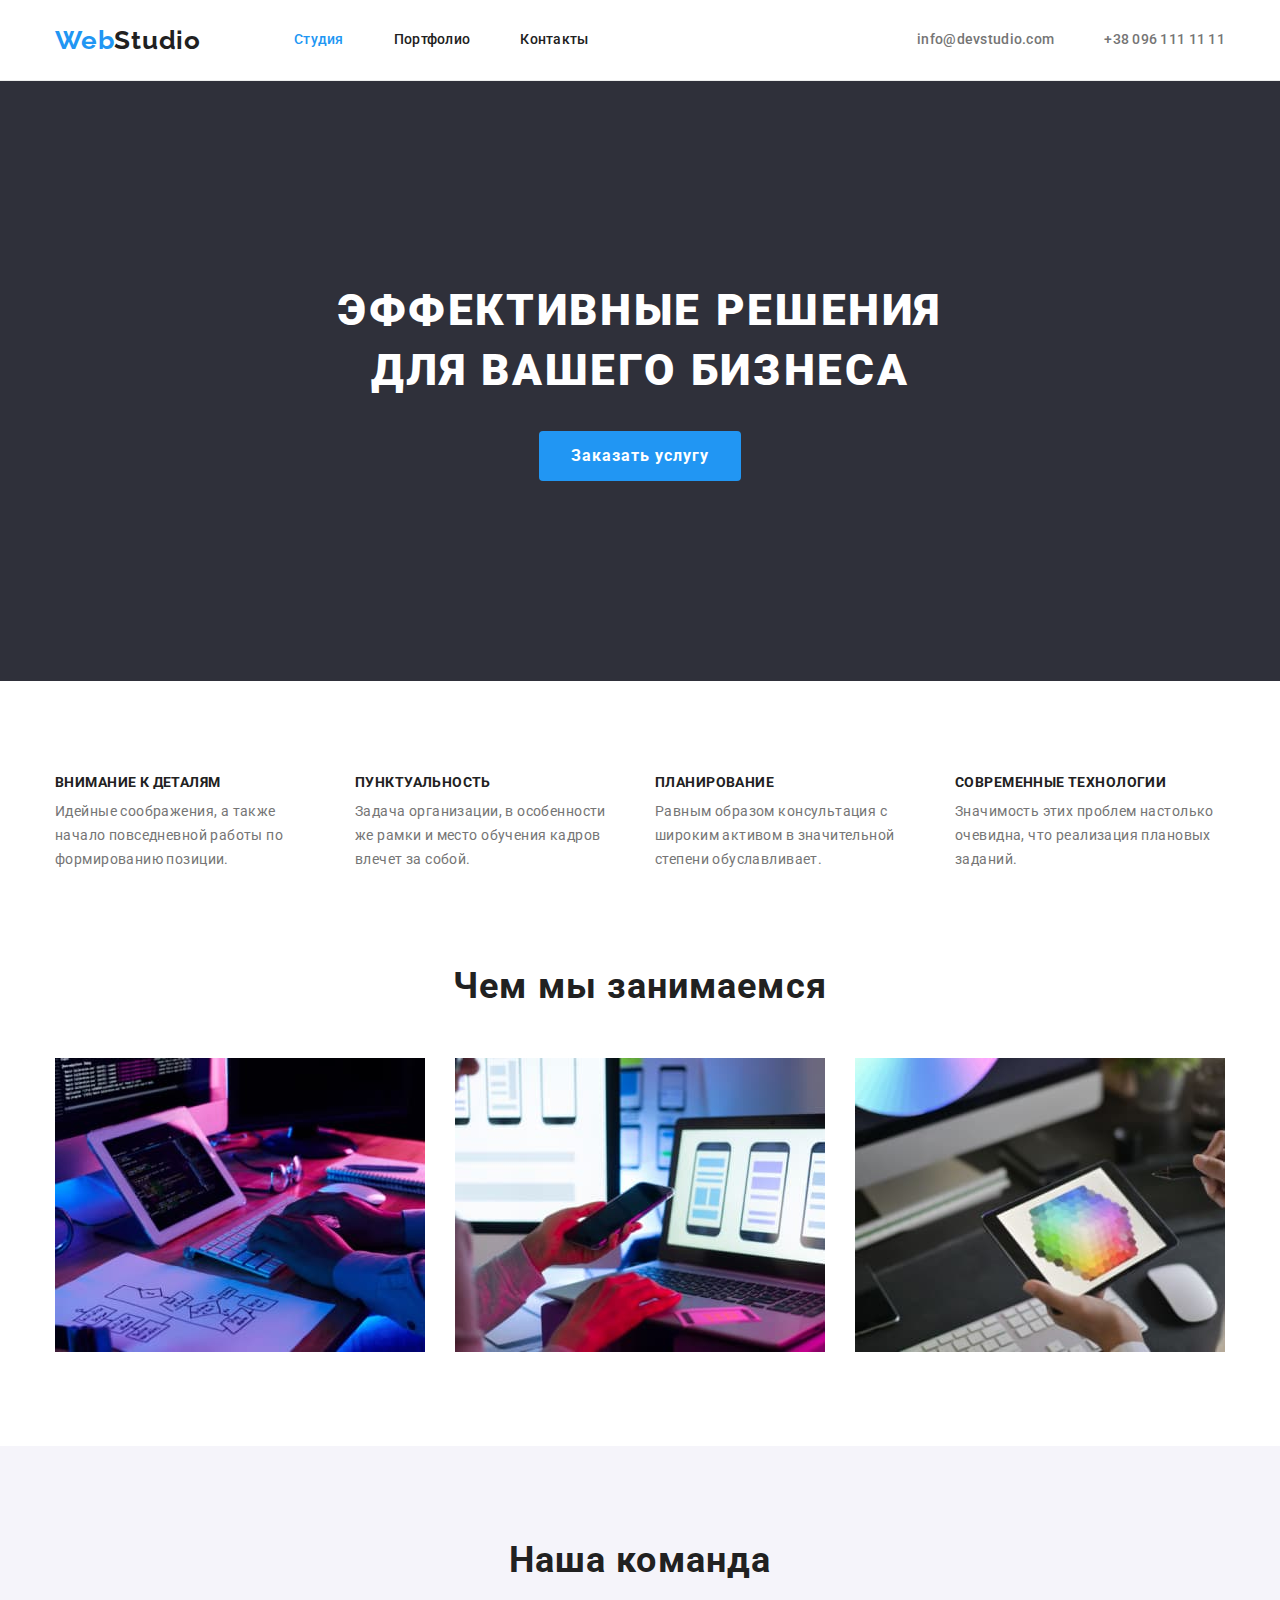
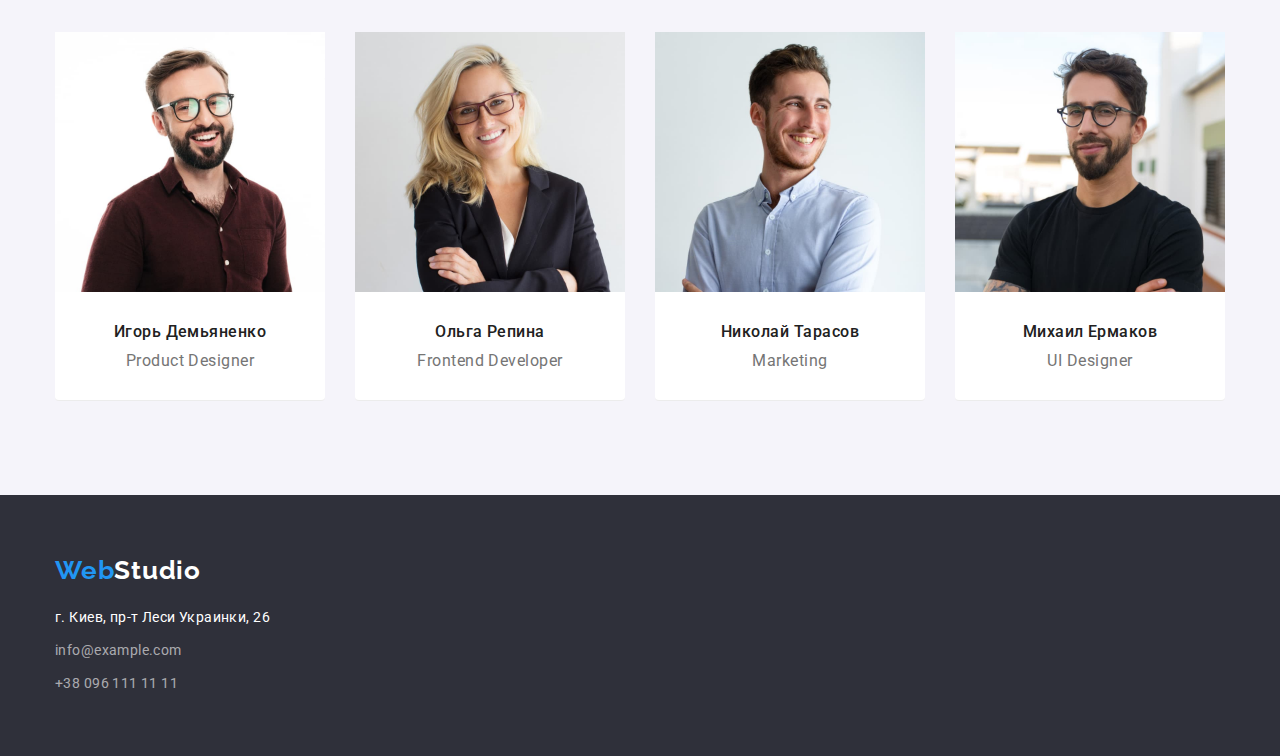
==== index.html @ ab5b0f93 "Initial commit" ====
<!DOCTYPE html>
<html lang="ru">
	<head>
		<meta charset="UTF-8">
		<meta http-equiv="X-UA-Compatible" content="IE=edge">
		<meta name="viewport" content="width=device-width, initial-scale=1.0">
		<title>Web Studio</title>
		<link rel="preconnect" href="https://fonts.googleapis.com">
		<link rel="preconnect" href="https://fonts.gstatic.com" crossorigin>
		<link href="https://fonts.googleapis.com/css2?family=Raleway:wght@700&family=Roboto:wght@400;500;700;900&display=swap" rel="stylesheet">
		<link rel="stylesheet" href="https://cdn.jsdelivr.net/npm/modern-normalize@1.1.0/modern-normalize.min.css">
		<link rel="stylesheet" href="./css/styles.css" type="text/css">
	</head>

<body>
	<header class="page-header">
		<div class="container header-container">
			<a class="logo" href="./index.html" lang="en">Web<span class="logo-header">Studio</span></a>
		<nav>
			<ul class="navigation-list list">
					<li class="navigation-item"><a class="item-current" href="./index.html">Студия</a></li>
					<li class="navigation-item"><a class="item" href="./portfolio.html">Портфолио</a></li>
					<li class="navigation-item"><a class="item" href="">Контакты</a></li>
			</ul>
		</nav>
			<ul class="contact-group list">
				<li class="contact"><a class="contacts" href="mailto:info@devstudio.com">info@devstudio.com</a></li>
				<li class="contact"><a class="contacts" href="tel:+380961111111">+38 096 111 11 11</a></li>
			</ul>
		</div>
	</header>

<main>
	<!-- Section - hero -->
	<section class="section hero">
		<div class="container hero-container">
		<h1 class="hero-title">Эффективные решения<br> для вашего бизнеса</h1>
			<button class="btn-hero" type="button">Заказать услугу</button>
		</div>
	</section>

	<!-- Section - advantages -->
	<section class="section">
		<div class="container">
		<h2 class="visually-hidden">Наши приемущества</h2>
		<ul class="list advantage">
					<li class="advantage-item">
						<h3 class="advantage-title">Внимание к деталям</h3>
						<p class="advantage-text">Идейные соображения, а также начало повседневной работы по формированию позиции.</p>
					</li>
					<li class="advantage-item">
						<h3 class="advantage-title">Пунктуальность</h3>
						<p class="advantage-text">Задача организации, в особенности же рамки и место обучения кадров влечет за собой.</p>
					</li>
					<li class="advantage-item">
						<h3 class="advantage-title">Планирование</h3>
						<p class="advantage-text">Равным образом консультация с широким активом в значительной степени обуславливает.</p>
					</li>
					<li class="advantage-item">
						<h3 class="advantage-title">Современные технологии</h3>
						<p class="advantage-text">Значимость этих проблем настолько очевидна, что реализация плановых заданий.</p>
					</li>
			</ul>
		</div>
	</section>	

	<!-- Section - activities -->
	<section class="section activities">
		<div class="container">
		<h2 class="section-title">Чем мы занимаемся</h2>
			<ul class="list images">
				<li class="image">
					<img src="./images/marking-up.jpg" alt="marking-up-web-pages" width="370" height="294" />
				</li>
				<li class="image">
					<img src="./images/ui-ux.jpg" alt="ui-ux-design" width="370" height="294" />
				</li>
				<li class="image">
					<img src="./images/color-matching.jpg" alt="color-matching-for-web-design" width="370" height="294" />
				</li>
			</ul>
		</div>
	</section>
	
	<!-- Section - team -->
	<section class="section team">
		<div class="container">
		<h2  class="section-title">Наша команда</h2>
			<ul class="list team-list">
				<li class="team-block">
					<img 
						src="./images/team/img-1.jpg" 
						alt="Ihor-Demianenko" 
						width="270" 
						height="260"/>				
				<div class="character">
				<h3 class="teammate">Игорь Демьяненко</h3>
					<p class="team-paragraph" lang="en">Product Designer</p>
				</div>
				</li>
				<li class="team-block">
					<img 
						src="./images/team/img-2.jpg" 
						alt="Olha-Repina" 
						width="270" 
						height="260"/>				
				<div class="character">
				<h3 class="teammate">Ольга Репина</h3>
					<p class="team-paragraph" lang="en">Frontend Developer</p>
				</div>					
				</li>
				<li class="team-block">
					<img 
						src="./images/team/img-3.jpg" 
						alt="Nikolai-Tarasov" 
						width="270" 
						height="260"/>				
				<div class="character">
				<h3 class="teammate">Николай Тарасов</h3>
					<p class="team-paragraph" lang="en">Marketing</p>
				</div>
				</li>
				<li class="team-block">
					<img 
						src="./images/team/img-4.jpg" 
						alt="Mihail-Ermakov" 
						width="270" 
						height="260"/>				
				<div class="character">
				<h3 class="teammate">Михаил Ермаков</h3>
					<p class="team-paragraph" lang="en">UI Designer</p>				
				</div>
				</li>
			</ul>
		</div>
	</section>
</main>

<!-- Footer -->
<footer class="footer">
	<div class="container">
	<a class="logo-footer" href="./index.html" lang="en">Web<span class="logo-white">Studio</span></a>
	<address class="address">
		<ul class="list">
			<li class="link-address">
				<a class="footer-address" href="https://goo.gl/maps/NUQyk9xULY4GFTw99" target="_blank" 
				rel="noopener noreferrer">г. Киев, пр-т Леси
					Украинки, 26</a>
			</li>
			<li class="footer-contacts">
				<a class="footer-link" href="mailto:info@devstudio.com">info@example.com</a>
			</li>
			<li class="footer-contacts">
				<a class="footer-link" href="tel:+380961111111">+38 096 111 11 11</a>
			</li>
		</ul>
	</address>
	</div>
</footer>
</body>
</html>
---- css/styles.css ----
:root {
  --basic-color: #FFFFFF;
  --main-text-color: #212121;
  --secondary-text-color: #757575;
  --accent-color: #2196F3;
  --bg-color-dark: #2F303A;
  --bg-color-light: #F5F4FA;
  --border-color: #ECECEC;
  --cards-list-gap: 30px;
  --nav-margin-right: 50px;
  --default-margin-bottom: 50px;
  --padding-top: 94px;
  --padding-bottom: 94px;
}

body {
  color: var(--main-text-color);
  background-color: var(--basic-color);
  font-family: "Roboto", sans-serif;
  font-size: 14px;
}

.container {
  width: 1200px;
  margin-left: auto;
  margin-right: auto;
  padding-left: 15px;
  padding-right: 15px;
}

h1, 
h2, 
h3,
h4,
h5,
h6, 
p, 
ul {
  margin: 0;
  padding: 0;
  list-style: none;
}

img {
  display: block;
  max-width: 100%;
  height: auto;
}

.logo{
  color: var(--accent-color);
  font-family: "Raleway", sans-serif;
  font-weight: 700;
  font-size: 26px;
  line-height: 1.19;
  letter-spacing: 0.03em;
  text-decoration: none;
  margin-right: 93px;
}

.page-header {
  border-bottom: 1px solid var(--border-color);
}

.logo-header{
  color: var(--main-text-color);
}

.list {
  list-style: none;
  padding: 0;
  margin: 0;
}

.header-container {
  display: flex;
  align-items: center;
}

.navigation-list {
  display: flex;
  align-items: center;
}

.navigation-item {
  margin-right: var(--nav-margin-right);
}

.navigation-item:last-child {
  margin-right: 0;
}

.contact-group {
  display: flex;
  margin-left: auto;
}

.contact {
  margin-right: var(--nav-margin-right);
}

.contact:last-child {
  margin-right: 0;
}

.list .item {
  color: var(--main-text-color);
  font-weight: 500;
  line-height: 1.14;
  letter-spacing: 0.02em;
  text-decoration: none;
  display: block;
  padding-top: 32px;
  padding-bottom: 32px;
}

.list .item-current {
  color: var(--accent-color);
  font-weight: 500;
  line-height: 1.14;
  letter-spacing: 0.02em;
  text-decoration: none;
  display: block;
  padding-top: 32px;
  padding-bottom: 32px;
}

.list .item:hover,
.list .item:focus {
  color: var(--accent-color);
}

.contacts {
  color: var(--secondary-text-color);
  font-weight: 500;
  line-height: 1.14;
  letter-spacing: 0.02em;
  text-decoration: none;
  display: block;
  padding-top: 32px;
  padding-bottom: 32px;
}

.contacts:hover,
.contacts:focus {
  color: var(--accent-color);
}

.section.hero{
  background-color: var(--bg-color-dark);
  padding-top: 200px;
  padding-bottom: 200px;
}

.section {
  padding-top: var(--padding-top);
  padding-bottom: var(--padding-bottom);
}

.hero-title {
  color: var(--basic-color);
  font-weight: 900;
  font-size: 44px;
  line-height: 1.36;
  text-align: center;
  letter-spacing: 0.06em;
  text-transform: uppercase;
  margin-top: 0;
  margin-bottom: 30px;
}

.btn-hero{
  background-color: var(--accent-color);
  color: var(--basic-color);
  min-width: 200px;
  cursor: pointer;
  border-style: none;
  font-family: inherit;
  font-weight: 700;
  font-size: 16px;
  line-height: 1.87;
  display: flex;
  margin: auto;
  letter-spacing: 0.06em;
  border-radius: 4px;
  padding: 10px 32px;
}

.btn-hero:hover {
  background-color: #188CE8;
}

.btn-filters {
  display: flex;
  justify-content: center;
  list-style: none;
  margin-bottom: var(--default-margin-bottom);
}

.btn-item {
  margin-right: 8px;
}

.btn-item:last-child {
  margin-right: 0;
}

.btn {
background-color: var(--bg-color-light);
color: currentColor;
cursor: pointer;
font-family: inherit;
font-weight: 500;
font-size: 16px;
line-height: 1.62;
text-align: center;
border-style: none;
border-radius: 4px;
padding: 6px 22px;
}

.btn:hover,
.btn:focus {
  color: var(--basic-color);
  background-color: var(--accent-color);
}

.btn.active {
  color: var(--basic-color);
  background-color: var(--accent-color);
}

.btn-filter:hover,
.btn-filter:focus {
  color: var(--basic-color);
  background-color: var(--accent-color);
}

.cards-list {
  list-style: none;
  padding: 0;
  margin: 0;
  display: flex;
  flex-wrap: wrap;
  margin-left: calc(-1 * var(--cards-list-gap));
  margin-top: calc(-1 * var(--cards-list-gap));
}

.cards-list .projects-list {
  flex-basis: calc(100% / 3 - var(--cards-list-gap));
  margin-left: var(--cards-list-gap);
  margin-top: var(--cards-list-gap);
}

.link-filter {
  text-decoration: none;
}

.cards {
  padding: 20px 24px;
  border-left: 1px solid #EEEEEE;
  border-right: 1px solid #EEEEEE;
  border-bottom: 1px solid #EEEEEE;
}

.visually-hidden {
  position: absolute;
  white-space: nowrap;
  width: 1px;
  height: 1px;
  overflow: hidden;
  border: 0;
  padding: 0;
  clip: rect(0 0 0 0);
  clip-path: inset(50%);
  margin: -1px;
}

.advantage {
  display: flex;
}

.advantage-item {
  margin-right: 30px;
  max-width: 270px;
}

.advantage-item:last-child {
  margin-right: 0;
}

.advantage-title {
  font-size: 14px;
  font-weight: 700;
  line-height: 1.14;
  letter-spacing: 0.03em;
  text-transform: uppercase;
  margin-top: 0;
  margin-bottom: 10px;
}

.activities {
  padding-top: 0;
}

.images {
  display: flex;
  justify-content: center;
}

.image {
  margin-right: 30px;
}

.image:last-child {
  margin-right: 0;
}

.advantage-text {
  color: var(--secondary-text-color);
  line-height: 1.71;
  letter-spacing: 0.03em;
  margin-bottom: 0;
}

.project-title {
  color: var(--main-text-color);
  font-size: 18px;
  font-weight: 700;
  line-height: 2;
  letter-spacing: 0.06em;
  text-transform: none;
  margin-bottom: 4px;
}

.project-paragraph {
  color: var(--secondary-text-color);
font-size: 16px;
line-height: 1.88;
letter-spacing: 0.03em;
}

.team-block {
  background-color: var(--basic-color);
  margin-right: 30px;
  border-bottom: 1px solid var(--border-color);
  border-radius: 0px 0px 4px 4px;
}

.team-block:last-child {
  margin-right: 0;
}

.character {
  padding-top: 30px;
  padding-bottom: 30px;
}

.team-list {
  display: flex;
  justify-content: center;
}

.section-title {
  font-weight: 700;
  font-size: 36px;
  line-height: 1.16;
  text-align: center;
  letter-spacing: 0.03em;
  margin-top: 0;
  margin-bottom: var(--default-margin-bottom);
}

.team {
  background-color: var(--bg-color-light);
}

.teammate {
  font-weight: 500;
  font-size: 16px;
  line-height: 1.19;
  letter-spacing: 0.03em;
  text-align: center;
  margin-bottom: 10px;
}

.team-paragraph {
  color: var(--secondary-text-color);
  font-size: 16px;
  line-height: 1.19;
  letter-spacing: 0.03em;
  text-align: center;
  margin-bottom: 0;
}

.footer {
  background-color: var(--bg-color-dark);
  padding-top: 60px;
  padding-bottom: 60px;
}

.logo-footer {
  color: var(--accent-color);
  font-family: "Raleway", sans-serif;
  font-weight: 700;
  font-size: 26px;
  line-height: 1.19;
  letter-spacing: 0.03em;
  text-decoration: none;
}

.logo-white {
  color: var(--basic-color);
}

.address {
  margin-top: 20px;
}

.link-address {
  font-style: normal;
  text-decoration: none;
  margin-bottom: 9px;
}

.address .footer-address {
  color: var(--basic-color);
  line-height: 1.71;
  letter-spacing: 0.03em;
  text-decoration: none;
}

.footer-contacts {
  margin-bottom: 9px;
}

.footer-contacts:last-child {
  margin-bottom: 0px;
}

.footer-link {
  color: rgba(255, 255, 255, 0.6);
  line-height: 1.71;
  letter-spacing: 0.03em;
  font-style: normal;
  text-decoration: none;
}

.footer-link:hover,
.footer-link:focus {
  color: var(--accent-color);
}
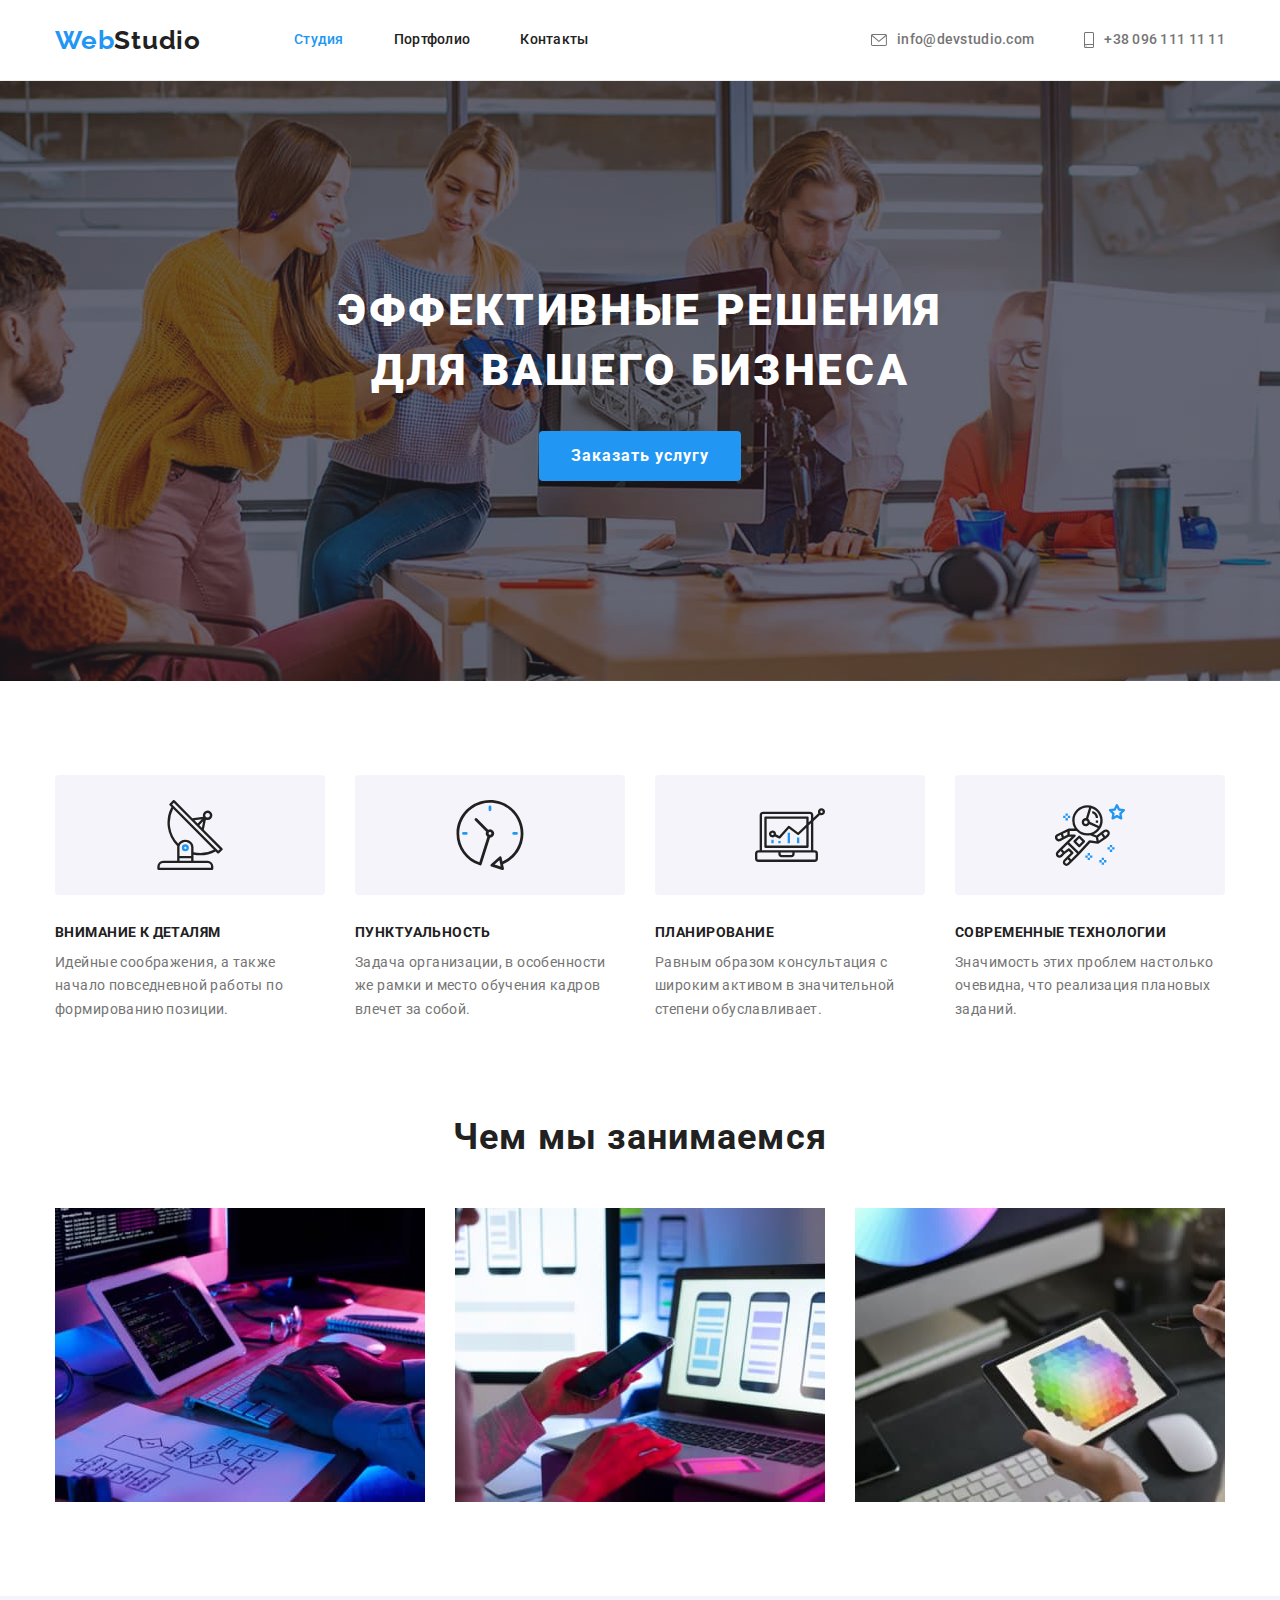
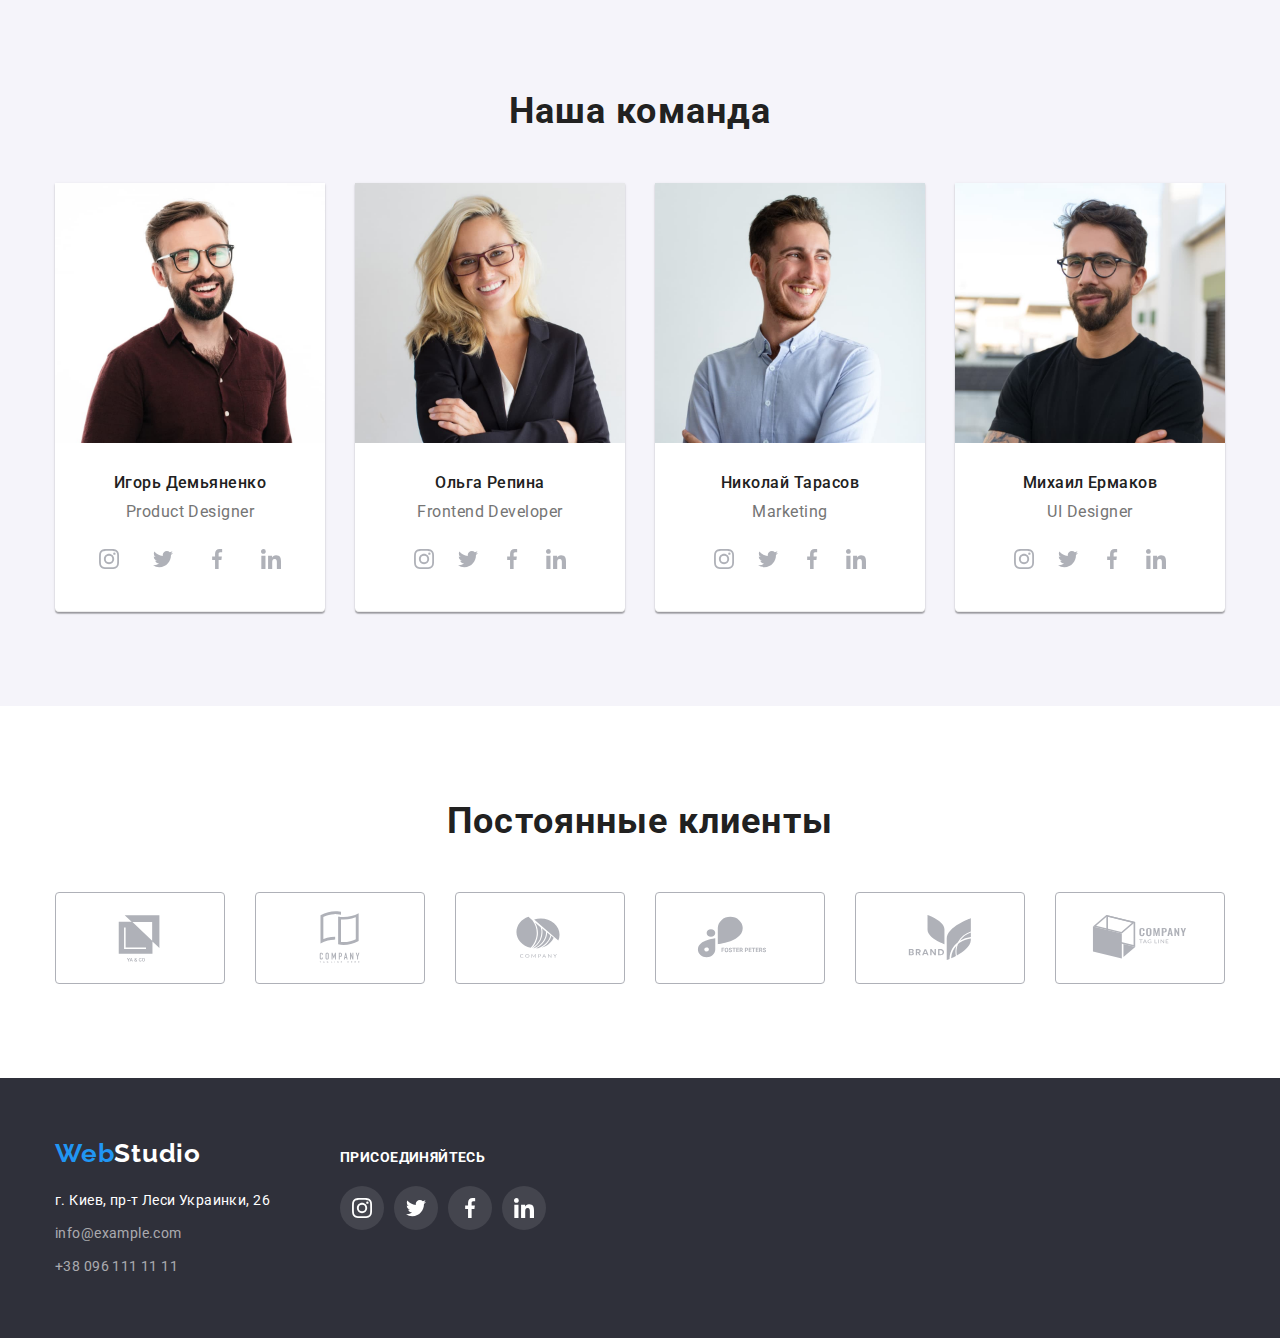
==== commit 2b3bec92: "Added background, svg icons, new section "Clients" and  box-shadows" ====
--- a/index.html
+++ b/index.html
@@ -24,8 +24,16 @@
 			</ul>
 		</nav>
 			<ul class="contact-group list">
-				<li class="contact"><a class="contacts" href="mailto:info@devstudio.com">info@devstudio.com</a></li>
-				<li class="contact"><a class="contacts" href="tel:+380961111111">+38 096 111 11 11</a></li>
+				<li class="contact"><a class="contacts" href="mailto:info@devstudio.com">
+					<svg class="contact-icon" width="16" height="12"> 
+						<use href="./images/icons.svg#icon-envelope"></use>
+					</svg>
+					info@devstudio.com</a></li>
+				<li class="contact"><a class="contacts" href="tel:+380961111111">
+					<svg class="contact-icon" width="10" height="16">
+						<use href="./images/icons.svg#icon-smartphone"></use>
+					</svg>
+					+38 096 111 11 11</a></li>
 			</ul>
 		</div>
 	</header>
@@ -45,18 +53,38 @@
 		<h2 class="visually-hidden">Наши приемущества</h2>
 		<ul class="list advantage">
 					<li class="advantage-item">
+						<div class="list-icon">
+							<svg class="advantage-icon" width="70" height="70">
+								<use href="./images/icons.svg#icon-antenna"></use>
+							</svg>
+						</div>
 						<h3 class="advantage-title">Внимание к деталям</h3>
 						<p class="advantage-text">Идейные соображения, а также начало повседневной работы по формированию позиции.</p>
 					</li>
 					<li class="advantage-item">
+						<div class="list-icon">
+							<svg class="advantage-icon" width="70" height="70">
+								<use href="./images/icons.svg#icon-clock"></use>
+							</svg>
+						</div>
 						<h3 class="advantage-title">Пунктуальность</h3>
 						<p class="advantage-text">Задача организации, в особенности же рамки и место обучения кадров влечет за собой.</p>
 					</li>
 					<li class="advantage-item">
+						<div class="list-icon">
+							<svg class="advantage-icon" width="70" height="70">
+								<use href="./images/icons.svg#icon-diagram"></use>
+							</svg>
+						</div>
 						<h3 class="advantage-title">Планирование</h3>
 						<p class="advantage-text">Равным образом консультация с широким активом в значительной степени обуславливает.</p>
 					</li>
 					<li class="advantage-item">
+						<div class="list-icon">
+							<svg class="advantage-icon" width="70" height="70">
+								<use href="./images/icons.svg#icon-astronaut"></use>
+							</svg>
+						</div>
 						<h3 class="advantage-title">Современные технологии</h3>
 						<p class="advantage-text">Значимость этих проблем настолько очевидна, что реализация плановых заданий.</p>
 					</li>
@@ -96,6 +124,28 @@
 				<div class="character">
 				<h3 class="teammate">Игорь Демьяненко</h3>
 					<p class="team-paragraph" lang="en">Product Designer</p>
+					<ul class="social-icons">
+						<li class="social-item"><a class="social-link" aria-label="Instagram-logo">
+							<svg class="social-icon" width="20" height="20">
+								<use href="./images/icons.svg#icon-instagram"></use>
+							</svg>
+						</a></li>
+						<li class="social-item"><a class="social-link" aria-label="Twitter-logo">
+								<svg class="social-icon" width="20" height="20">
+								<use href="./images/icons.svg#icon-twitter"></use>
+								</svg>
+							</a></li>
+						<li class="social-item"><a class="social-link" aria-label="Facebook-logo">
+								<svg class="social-icon" width="20" height="20">
+								<use href="./images/icons.svg#icon-facebook"></use>
+								</svg>
+							</a></li>
+						<li class="social-item"><a class="social-link" aria-label="LinkedIn-logo">
+								<svg class="social-icon" width="20" height="20">
+								<use href="./images/icons.svg#icon-linkedin"></use>
+								</svg>
+							</a></li>
+					</ul>
 				</div>
 				</li>
 				<li class="team-block">
@@ -107,6 +157,28 @@
 				<div class="character">
 				<h3 class="teammate">Ольга Репина</h3>
 					<p class="team-paragraph" lang="en">Frontend Developer</p>
+					<ul class="social-icons">
+						<li><a class="social-link" aria-label="Instagram-logo">
+								<svg class="social-icon" width="20" height="20">
+									<use href="./images/icons.svg#icon-instagram"></use>
+								</svg>
+							</a></li>
+						<li><a class="social-link" aria-label="Twitter-logo">
+								<svg class="social-icon" width="20" height="20">
+									<use href="./images/icons.svg#icon-twitter"></use>
+								</svg>
+							</a></li>
+						<li><a class="social-link" aria-label="Facebook-logo">
+								<svg class="social-icon" width="20" height="20">
+									<use href="./images/icons.svg#icon-facebook"></use>
+								</svg>
+							</a></li>
+						<li><a class="social-link" aria-label="LinkedIn-logo">
+								<svg class="social-icon" width="20" height="20">
+									<use href="./images/icons.svg#icon-linkedin"></use>
+								</svg>
+							</a></li>
+					</ul>
 				</div>					
 				</li>
 				<li class="team-block">
@@ -118,6 +190,28 @@
 				<div class="character">
 				<h3 class="teammate">Николай Тарасов</h3>
 					<p class="team-paragraph" lang="en">Marketing</p>
+					<ul class="social-icons">
+						<li><a class="social-link" aria-label="Instagram-logo">
+								<svg class="social-icon" width="20" height="20">
+									<use href="./images/icons.svg#icon-instagram"></use>
+								</svg>
+							</a></li>
+						<li><a class="social-link" aria-label="Twitter-logo">
+								<svg class="social-icon" width="20" height="20">
+									<use href="./images/icons.svg#icon-twitter"></use>
+								</svg>
+							</a></li>
+						<li><a class="social-link" aria-label="Facebook-logo">
+								<svg class="social-icon" width="20" height="20">
+									<use href="./images/icons.svg#icon-facebook"></use>
+								</svg>
+							</a></li>
+						<li><a class="social-link" aria-label="LinkedIn-logo">
+								<svg class="social-icon" width="20" height="20">
+									<use href="./images/icons.svg#icon-linkedin"></use>
+								</svg>
+							</a></li>
+					</ul>
 				</div>
 				</li>
 				<li class="team-block">
@@ -128,33 +222,137 @@
 						height="260"/>				
 				<div class="character">
 				<h3 class="teammate">Михаил Ермаков</h3>
-					<p class="team-paragraph" lang="en">UI Designer</p>				
+					<p class="team-paragraph" lang="en">UI Designer</p>
+					<ul class="social-icons">
+						<li><a class="social-link" aria-label="Instagram-logo">
+								<svg class="social-icon" width="20" height="20">
+									<use href="./images/icons.svg#icon-instagram"></use>
+								</svg>
+							</a></li>
+						<li><a class="social-link" aria-label="Twitter-logo">
+								<svg class="social-icon" width="20" height="20">
+									<use href="./images/icons.svg#icon-twitter"></use>
+								</svg>
+							</a></li>
+						<li><a class="social-link" aria-label="Facebook-logo">
+								<svg class="social-icon" width="20" height="20">
+									<use href="./images/icons.svg#icon-facebook"></use>
+								</svg>
+							</a></li>
+						<li><a class="social-link" aria-label="LinkedIn-logo">
+								<svg class="social-icon" width="20" height="20">
+									<use href="./images/icons.svg#icon-linkedin"></use>
+								</svg>
+							</a></li>
+					</ul>
 				</div>
 				</li>
 			</ul>
 		</div>
 	</section>
+
+	<!-- Section - Clients -->
+<section class="section clients">
+<div class="container">
+		<h2 class="client-header">Постоянные клиенты</h2>
+			<ul class="list clients-list">
+				<li class="client-item">
+					<a class="client-link" href="" aria-label="list-of-permanent-clients">
+						<svg class="client-icon" width="106" height="60">
+							<use href="./images/icons.svg#icon-logo-first"></use>
+						</svg>
+					</a>
+				</li>
+				<li class="client-item">
+					<a class="client-link" href="" aria-label="list-of-permanent-clients">
+						<svg class="client-icon" width="106" height="60">
+							<use href="./images/icons.svg#icon-logo-second"></use>
+						</svg>
+					</a>
+				</li>
+				<li class="client-item">
+					<a class="client-link" href="" aria-label="list-of-permanent-clients">
+						<svg class="client-icon" width="106" height="60">
+							<use href="./images/icons.svg#icon-logo-third"></use>
+						</svg>
+					</a>
+				</li>
+				<li class="client-item">
+					<a class="client-link" href="" aria-label="list-of-permanent-clients">
+						<svg class="client-icon" width="106" height="60">
+							<use href="./images/icons.svg#icon-logo-fourth"></use>
+						</svg>
+					</a>
+				</li>
+				<li class="client-item">
+					<a class="client-link" href="" aria-label="list-of-permanent-clients">
+						<svg class="client-icon" width="106" height="60">
+							<use href="./images/icons.svg#icon-logo-fifth"></use>
+						</svg>
+					</a>
+				</li>
+				<li class="client-item">
+					<a class="client-link" href="" aria-label="list-of-permanent-clients">
+						<svg class="client-icon" width="106" height="60">
+							<use href="./images/icons.svg#icon-logo-sixth"></use>
+						</svg>
+					</a>
+				</li>
+			</ul>
+</div>
+</section>
 </main>
 
 <!-- Footer -->
 <footer class="footer">
-	<div class="container">
-	<a class="logo-footer" href="./index.html" lang="en">Web<span class="logo-white">Studio</span></a>
-	<address class="address">
-		<ul class="list">
-			<li class="link-address">
-				<a class="footer-address" href="https://goo.gl/maps/NUQyk9xULY4GFTw99" target="_blank" 
-				rel="noopener noreferrer">г. Киев, пр-т Леси
-					Украинки, 26</a>
-			</li>
-			<li class="footer-contacts">
-				<a class="footer-link" href="mailto:info@devstudio.com">info@example.com</a>
-			</li>
-			<li class="footer-contacts">
-				<a class="footer-link" href="tel:+380961111111">+38 096 111 11 11</a>
-			</li>
-		</ul>
-	</address>
+	<div class="container footer-container">
+<div class="footer-left">
+		<a class="logo-footer" href="./index.html" lang="en">Web<span class="logo-white">Studio</span></a>
+		<address class="address">
+			<ul class="list">
+				<li class="link-address">
+					<a class="footer-address" href="https://goo.gl/maps/NUQyk9xULY4GFTw99" target="_blank"
+						rel="noopener noreferrer">г. Киев, пр-т Леси
+						Украинки, 26</a>
+				</li>
+				<li class="footer-contacts">
+					<a class="footer-link" href="mailto:info@devstudio.com">info@example.com</a>
+				</li>
+				<li class="footer-contacts">
+					<a class="footer-link" href="tel:+380961111111">+38 096 111 11 11</a>
+				</li>
+			</ul>
+		</address>
+</div>
+<div class="follow-us">
+	<h3 class="follow-header">присоединяйтесь</h3>
+					<ul class="social-icons">
+						<li class="follow-item">
+							<a class="follow-link" aria-label="Instagram-logo">
+								<svg class="follow-icon" width="20" height="20">
+									<use href="./images/icons.svg#icon-instagram"></use>
+								</svg>
+							</a></li>
+						<li class="follow-item">
+							<a class="follow-link" aria-label="Twitter-logo">
+								<svg class="follow-icon" width="20" height="20">
+									<use href="./images/icons.svg#icon-twitter"></use>
+								</svg>
+							</a></li>
+						<li class="follow-item">
+							<a class="follow-link" aria-label="Facebook-logo">
+								<svg class="follow-icon" width="20" height="20">
+									<use href="./images/icons.svg#icon-facebook"></use>
+								</svg>
+							</a></li>
+						<li class="follow-item">
+							<a class="follow-link" aria-label="LinkedIn-logo">
+								<svg class="follow-icon" width="20" height="20">
+									<use href="./images/icons.svg#icon-linkedin"></use>
+								</svg>
+							</a></li>
+					</ul>
+</div>
 	</div>
 </footer>
 </body>
--- a/css/styles.css
+++ b/css/styles.css
@@ -6,9 +6,11 @@
   --bg-color-dark: #2F303A;
   --bg-color-light: #F5F4FA;
   --border-color: #ECECEC;
+  --social-icons-color: #AFB1B8;
   --cards-list-gap: 30px;
   --nav-margin-right: 50px;
   --default-margin-bottom: 50px;
+  --margin-right: 30px;
   --padding-top: 94px;
   --padding-bottom: 94px;
 }
@@ -131,12 +133,14 @@
 }
 
 .contacts {
+  display: flex;
+  justify-content: center;
+  align-items: center;
   color: var(--secondary-text-color);
   font-weight: 500;
   line-height: 1.14;
   letter-spacing: 0.02em;
   text-decoration: none;
-  display: block;
   padding-top: 32px;
   padding-bottom: 32px;
 }
@@ -144,12 +148,32 @@
 .contacts:hover,
 .contacts:focus {
   color: var(--accent-color);
+}
+
+.contact-icon {
+  fill: var(--secondary-text-color);
+  margin-right: 10px;
+}
+
+.contacts:hover .contact-icon,
+.contacts:focus .contact-icon {
+  fill: var(--accent-color);
 }
 
 .section.hero{
   background-color: var(--bg-color-dark);
   padding-top: 200px;
   padding-bottom: 200px;
+}
+
+.hero {
+  max-width: 1600px;
+  margin-left: auto;
+  margin-right: auto;
+  background-image: linear-gradient(to right, rgba(47, 48, 58, 0.4),rgba(47, 48, 58, 0.4)), url(../images/background/background.jpg);
+  background-size: cover;
+  background-repeat: no-repeat;
+  background-position: center;
 }
 
 .section {
@@ -223,6 +247,9 @@
 .btn:focus {
   color: var(--basic-color);
   background-color: var(--accent-color);
+  box-shadow: 0px 3px 1px rgba(0, 0, 0, 0.1), 
+  0px 1px 2px rgba(0, 0, 0, 0.08), 
+  0px 2px 2px rgba(0, 0, 0, 0.12);
 }
 
 .btn.active {
@@ -250,6 +277,13 @@
   flex-basis: calc(100% / 3 - var(--cards-list-gap));
   margin-left: var(--cards-list-gap);
   margin-top: var(--cards-list-gap);
+}
+
+.projects-list:hover,
+.projects-list:focus {
+  box-shadow: 0px 1px 1px rgba(0, 0, 0, 0.12), 
+  0px 4px 4px rgba(0, 0, 0, 0.06), 
+  1px 4px 6px rgba(0, 0, 0, 0.16);
 }
 
 .link-filter {
@@ -284,9 +318,18 @@
   margin-right: 30px;
   max-width: 270px;
 }
-
+  
 .advantage-item:last-child {
   margin-right: 0;
+}
+
+.list-icon {
+  display: flex;
+  justify-content: center;
+  align-items: center;
+  height: 120px;
+  background-color: var(--bg-color-light);
+  border-radius: 4px;
 }
 
 .advantage-title {
@@ -295,7 +338,7 @@
   line-height: 1.14;
   letter-spacing: 0.03em;
   text-transform: uppercase;
-  margin-top: 0;
+  margin-top: 30px;
   margin-bottom: 10px;
 }
 
@@ -343,6 +386,9 @@
 .team-block {
   background-color: var(--basic-color);
   margin-right: 30px;
+  box-shadow: 0px 1px 3px rgba(0, 0, 0, 0.12), 
+  0px 1px 1px rgba(0, 0, 0, 0.14), 
+  0px 2px 1px rgba(0, 0, 0, 0.2);
   border-bottom: 1px solid var(--border-color);
   border-radius: 0px 0px 4px 4px;
 }
@@ -364,7 +410,7 @@
 .section-title {
   font-weight: 700;
   font-size: 36px;
-  line-height: 1.16;
+  line-height: 1.17;
   text-align: center;
   letter-spacing: 0.03em;
   margin-top: 0;
@@ -390,7 +436,97 @@
   line-height: 1.19;
   letter-spacing: 0.03em;
   text-align: center;
-  margin-bottom: 0;
+  margin-bottom: 16px;
+}
+
+.social-icons {
+  display: flex;
+  justify-content: center;
+  align-items: center;
+}
+
+.social-link {
+  display: flex;
+  width: 44px;
+  height: 44px;
+  justify-content: center;
+  align-items: center;
+  border-radius: 50%;
+}
+
+.social-item:not(:last-child) {
+  margin-right: 10px;
+}
+
+.social-link:last-child {
+  margin-right: 0;
+}
+
+.social-icon {
+  fill: var(--social-icons-color);
+}
+
+.social-link:hover .social-icon,
+.social-link:focus .social-icon {
+  fill: var(--basic-color);
+}
+
+.social-link:hover,
+.social-link:focus {
+  background-color: var(--accent-color);
+}
+
+.client-header {
+  color: var(--main-text-color);
+  font-weight: 700;
+  font-size: 36px;
+  line-height: 1.17;
+  text-align: center;
+  letter-spacing: 0.03em;
+  margin-bottom: var(--default-margin-bottom);
+}
+
+.clients-list {
+  display: flex;
+  justify-content: space-between;
+  align-items: center;
+}
+
+.client-item {
+  display: flex;
+  width: 170px;
+  height: 92px;
+  justify-content: center;
+  align-items: center;
+  border: 1px solid #AFB1B8;
+  border-radius: 4px;
+  margin-right: var(--margin-right);
+  cursor: pointer;
+}
+
+.client-item:last-child {
+  margin-right: 0;
+}
+
+.client-link {
+  display: block;
+}
+
+.client-icon {
+  display: flex;
+  justify-content: center;
+  align-items: center;
+  fill: rgba(175, 177, 184, 1);
+}
+
+.client-item:hover .client-icon,
+.client-item:focus .client-icon{
+  fill: var(--accent-color);
+}
+
+.client-item:hover,
+.client-item:focus {
+  border: 1px solid var(--accent-color);
 }
 
 .footer {
@@ -450,3 +586,47 @@
 .footer-link:focus {
   color: var(--accent-color);
 }
+
+.footer-container {
+  display: flex;
+  align-items: baseline;
+}
+
+.footer-left {
+  margin-right: 70px;
+}
+
+.follow-header {
+  text-transform: uppercase;
+  justify-content: baseline;
+  align-items: baseline;
+  color: var(--basic-color);
+  font-weight: 700;
+  font-size: 14px;
+  line-height: 1.14;
+  letter-spacing: 0.03em;
+  margin-bottom: 20px;
+}
+
+.follow-link {
+  display: flex;
+  width: 44px;
+  height: 44px;
+  justify-content: center;
+  align-items: center;
+  border-radius: 50%;
+  background-color: rgba(255, 255, 255, 0.1);
+}
+
+.follow-item:not(:last-child) {
+  margin-right: 10px;
+}
+
+.follow-icon {
+  fill: var(--basic-color)
+}
+
+.follow-link:hover, 
+.follow-link:focus {
+  background-color: var(--accent-color)
+}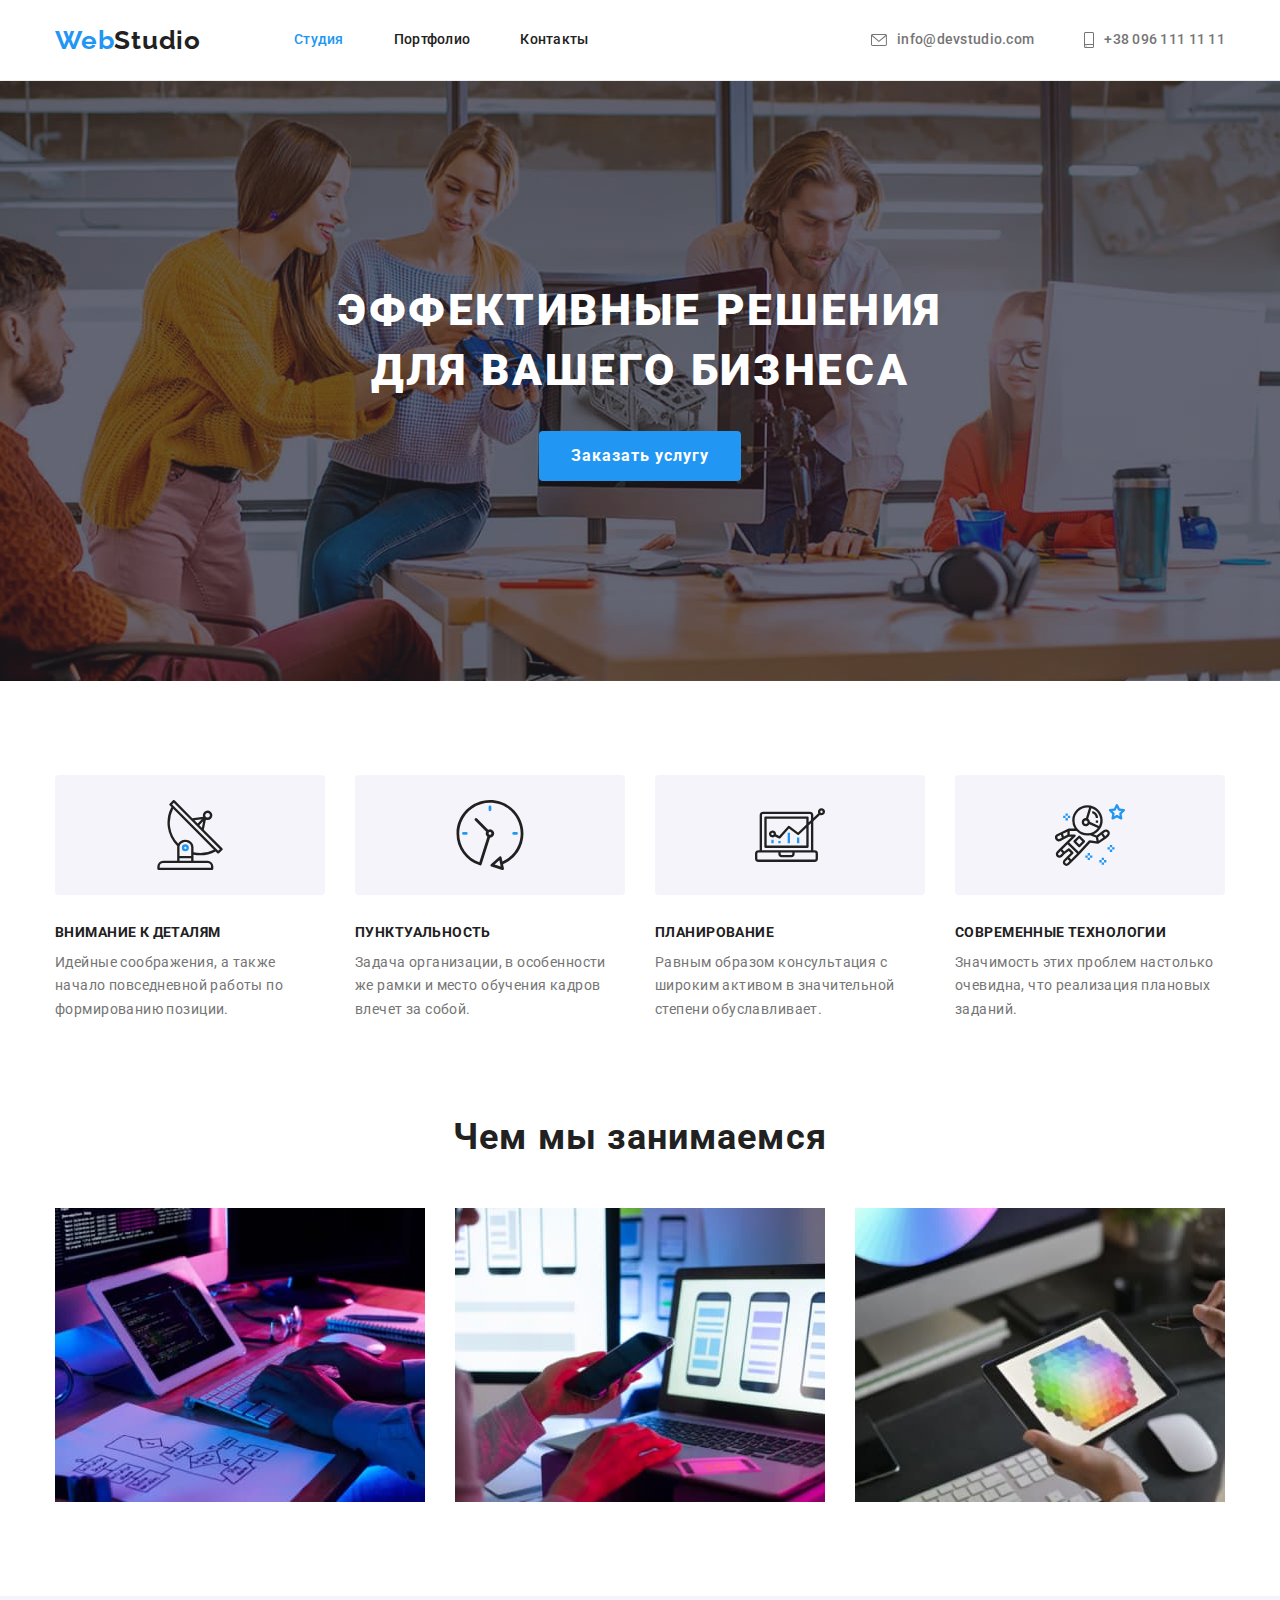
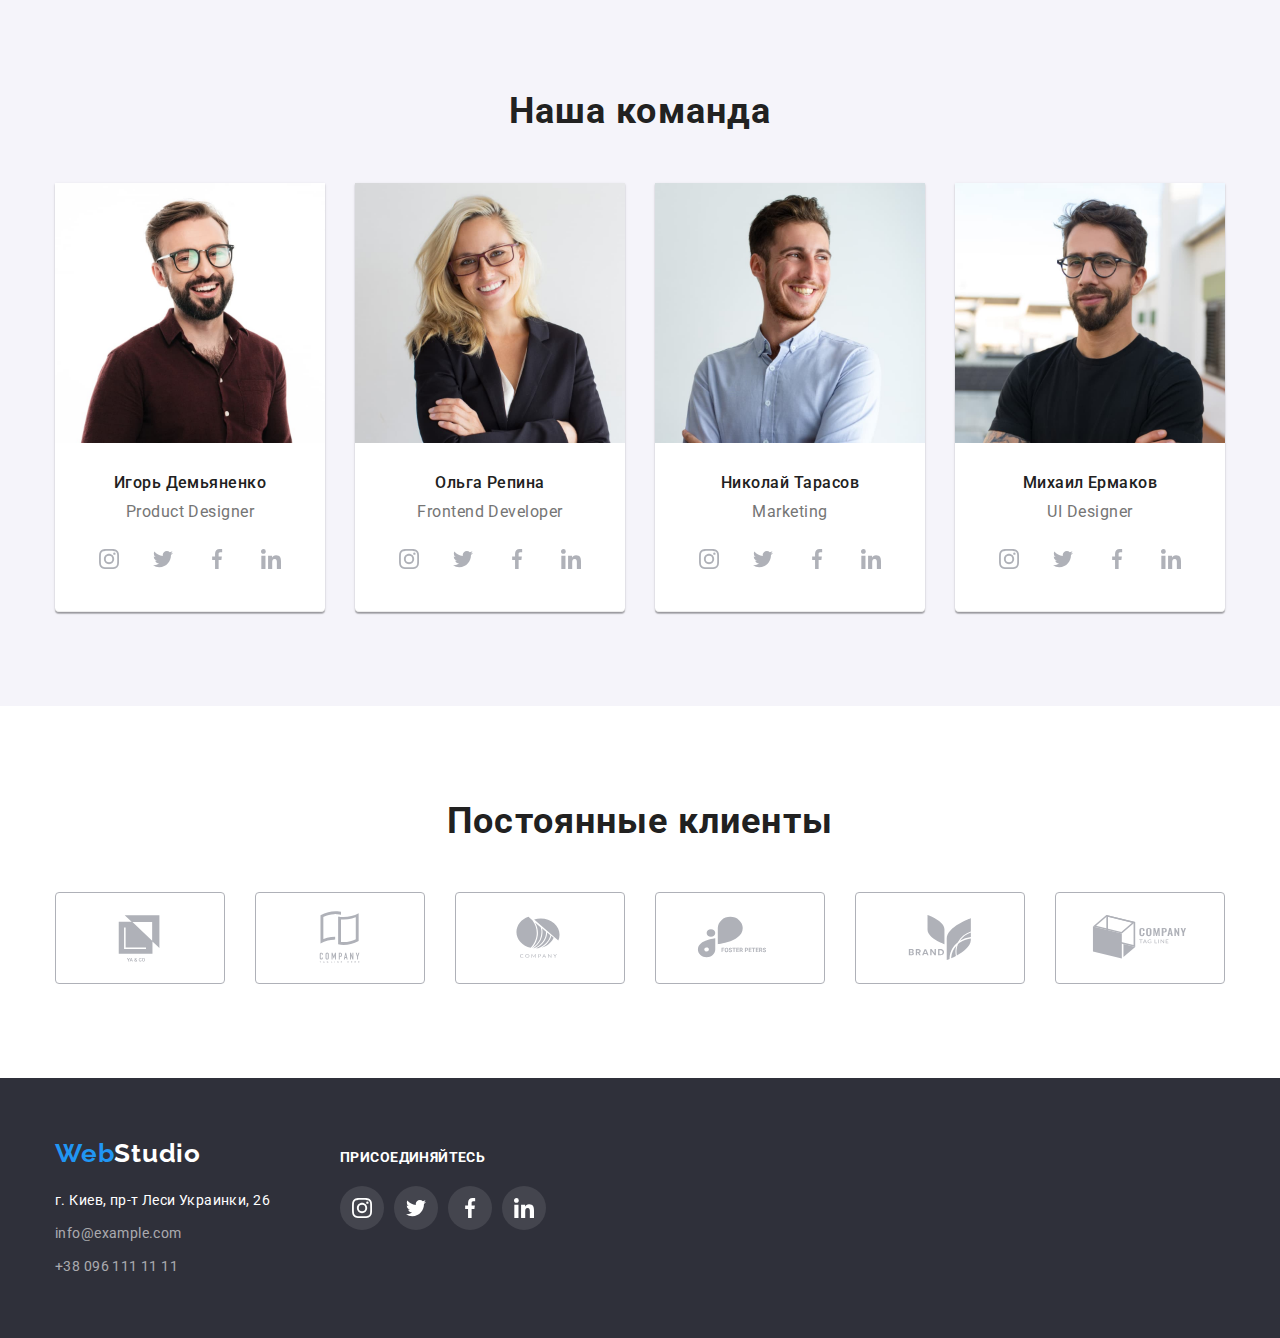
==== commit 9e0c42f6: "Fixed hover&focus on links" ====
--- a/index.html
+++ b/index.html
@@ -40,7 +40,7 @@
 
 <main>
 	<!-- Section - hero -->
-	<section class="section hero">
+	<section class="hero">
 		<div class="container hero-container">
 		<h1 class="hero-title">Эффективные решения<br> для вашего бизнеса</h1>
 			<button class="btn-hero" type="button">Заказать услугу</button>
@@ -125,22 +125,26 @@
 				<h3 class="teammate">Игорь Демьяненко</h3>
 					<p class="team-paragraph" lang="en">Product Designer</p>
 					<ul class="social-icons">
-						<li class="social-item"><a class="social-link" aria-label="Instagram-logo">
+						<li class="social-item">
+							<a class="social-link" href="" aria-label="Instagram-logo">
 							<svg class="social-icon" width="20" height="20">
 								<use href="./images/icons.svg#icon-instagram"></use>
 							</svg>
 						</a></li>
-						<li class="social-item"><a class="social-link" aria-label="Twitter-logo">
+						<li class="social-item">
+							<a class="social-link" href="" aria-label="Twitter-logo">
 								<svg class="social-icon" width="20" height="20">
 								<use href="./images/icons.svg#icon-twitter"></use>
 								</svg>
 							</a></li>
-						<li class="social-item"><a class="social-link" aria-label="Facebook-logo">
+						<li class="social-item">
+							<a class="social-link" href="" aria-label="Facebook-logo">
 								<svg class="social-icon" width="20" height="20">
 								<use href="./images/icons.svg#icon-facebook"></use>
 								</svg>
 							</a></li>
-						<li class="social-item"><a class="social-link" aria-label="LinkedIn-logo">
+						<li class="social-item">
+							<a class="social-link" href="" aria-label="LinkedIn-logo">
 								<svg class="social-icon" width="20" height="20">
 								<use href="./images/icons.svg#icon-linkedin"></use>
 								</svg>
@@ -158,22 +162,26 @@
 				<h3 class="teammate">Ольга Репина</h3>
 					<p class="team-paragraph" lang="en">Frontend Developer</p>
 					<ul class="social-icons">
-						<li><a class="social-link" aria-label="Instagram-logo">
+						<li class="social-item">
+							<a class="social-link" href="" aria-label="Instagram-logo">
 								<svg class="social-icon" width="20" height="20">
 									<use href="./images/icons.svg#icon-instagram"></use>
 								</svg>
 							</a></li>
-						<li><a class="social-link" aria-label="Twitter-logo">
+						<li class="social-item">
+							<a class="social-link" href="" aria-label="Twitter-logo">
 								<svg class="social-icon" width="20" height="20">
 									<use href="./images/icons.svg#icon-twitter"></use>
 								</svg>
 							</a></li>
-						<li><a class="social-link" aria-label="Facebook-logo">
+						<li class="social-item">
+							<a class="social-link" href="" aria-label="Facebook-logo">
 								<svg class="social-icon" width="20" height="20">
 									<use href="./images/icons.svg#icon-facebook"></use>
 								</svg>
 							</a></li>
-						<li><a class="social-link" aria-label="LinkedIn-logo">
+						<li class="social-item">
+							<a class="social-link" href="" aria-label="LinkedIn-logo">
 								<svg class="social-icon" width="20" height="20">
 									<use href="./images/icons.svg#icon-linkedin"></use>
 								</svg>
@@ -191,22 +199,26 @@
 				<h3 class="teammate">Николай Тарасов</h3>
 					<p class="team-paragraph" lang="en">Marketing</p>
 					<ul class="social-icons">
-						<li><a class="social-link" aria-label="Instagram-logo">
+						<li class="social-item">
+							<a class="social-link" href="" aria-label="Instagram-logo">
 								<svg class="social-icon" width="20" height="20">
 									<use href="./images/icons.svg#icon-instagram"></use>
 								</svg>
 							</a></li>
-						<li><a class="social-link" aria-label="Twitter-logo">
+						<li class="social-item">
+							<a class="social-link" href="" aria-label="Twitter-logo">
 								<svg class="social-icon" width="20" height="20">
 									<use href="./images/icons.svg#icon-twitter"></use>
 								</svg>
 							</a></li>
-						<li><a class="social-link" aria-label="Facebook-logo">
+						<li class="social-item">
+							<a class="social-link" href="" aria-label="Facebook-logo">
 								<svg class="social-icon" width="20" height="20">
 									<use href="./images/icons.svg#icon-facebook"></use>
 								</svg>
 							</a></li>
-						<li><a class="social-link" aria-label="LinkedIn-logo">
+						<li class="social-item">
+							<a class="social-link" href="" aria-label="LinkedIn-logo">
 								<svg class="social-icon" width="20" height="20">
 									<use href="./images/icons.svg#icon-linkedin"></use>
 								</svg>
@@ -224,22 +236,26 @@
 				<h3 class="teammate">Михаил Ермаков</h3>
 					<p class="team-paragraph" lang="en">UI Designer</p>
 					<ul class="social-icons">
-						<li><a class="social-link" aria-label="Instagram-logo">
+						<li class="social-item">
+							<a class="social-link" href="" aria-label="Instagram-logo">
 								<svg class="social-icon" width="20" height="20">
 									<use href="./images/icons.svg#icon-instagram"></use>
 								</svg>
 							</a></li>
-						<li><a class="social-link" aria-label="Twitter-logo">
+						<li class="social-item">
+							<a class="social-link" href="" aria-label="Twitter-logo">
 								<svg class="social-icon" width="20" height="20">
 									<use href="./images/icons.svg#icon-twitter"></use>
 								</svg>
 							</a></li>
-						<li><a class="social-link" aria-label="Facebook-logo">
+						<li class="social-item">
+							<a class="social-link" href="" aria-label="Facebook-logo">
 								<svg class="social-icon" width="20" height="20">
 									<use href="./images/icons.svg#icon-facebook"></use>
 								</svg>
 							</a></li>
-						<li><a class="social-link" aria-label="LinkedIn-logo">
+						<li class="social-item">
+							<a class="social-link" href="" aria-label="LinkedIn-logo">
 								<svg class="social-icon" width="20" height="20">
 									<use href="./images/icons.svg#icon-linkedin"></use>
 								</svg>
@@ -328,25 +344,25 @@
 	<h3 class="follow-header">присоединяйтесь</h3>
 					<ul class="social-icons">
 						<li class="follow-item">
-							<a class="follow-link" aria-label="Instagram-logo">
+							<a class="follow-link" href="" aria-label="Instagram-logo">
 								<svg class="follow-icon" width="20" height="20">
 									<use href="./images/icons.svg#icon-instagram"></use>
 								</svg>
 							</a></li>
 						<li class="follow-item">
-							<a class="follow-link" aria-label="Twitter-logo">
+							<a class="follow-link" href="" aria-label="Twitter-logo">
 								<svg class="follow-icon" width="20" height="20">
 									<use href="./images/icons.svg#icon-twitter"></use>
 								</svg>
 							</a></li>
 						<li class="follow-item">
-							<a class="follow-link" aria-label="Facebook-logo">
+							<a class="follow-link" href="" aria-label="Facebook-logo">
 								<svg class="follow-icon" width="20" height="20">
 									<use href="./images/icons.svg#icon-facebook"></use>
 								</svg>
 							</a></li>
 						<li class="follow-item">
-							<a class="follow-link" aria-label="LinkedIn-logo">
+							<a class="follow-link" href="" aria-label="LinkedIn-logo">
 								<svg class="follow-icon" width="20" height="20">
 									<use href="./images/icons.svg#icon-linkedin"></use>
 								</svg>
--- a/css/styles.css
+++ b/css/styles.css
@@ -162,8 +162,6 @@
 
 .section.hero{
   background-color: var(--bg-color-dark);
-  padding-top: 200px;
-  padding-bottom: 200px;
 }
 
 .hero {
@@ -174,6 +172,8 @@
   background-size: cover;
   background-repeat: no-repeat;
   background-position: center;
+  padding-top: 200px;
+  padding-bottom: 200px;
 }
 
 .section {
@@ -279,15 +279,16 @@
   margin-top: var(--cards-list-gap);
 }
 
-.projects-list:hover,
-.projects-list:focus {
-  box-shadow: 0px 1px 1px rgba(0, 0, 0, 0.12), 
-  0px 4px 4px rgba(0, 0, 0, 0.06), 
+.link-filter {
+  display: block;
+  text-decoration: none;
+}
+
+.link-filter:hover,
+.link-filter:focus {
+  box-shadow: 0px 1px 1px rgba(0, 0, 0, 0.12),
+  0px 4px 4px rgba(0, 0, 0, 0.06),
   1px 4px 6px rgba(0, 0, 0, 0.16);
-}
-
-.link-filter {
-  text-decoration: none;
 }
 
 .cards {
@@ -458,10 +459,6 @@
   margin-right: 10px;
 }
 
-.social-link:last-child {
-  margin-right: 0;
-}
-
 .social-icon {
   fill: var(--social-icons-color);
 }
@@ -493,23 +490,23 @@
 }
 
 .client-item {
-  display: flex;
   width: 170px;
   height: 92px;
-  justify-content: center;
-  align-items: center;
+  margin-right: var(--margin-right);
+}
+
+.client-item:last-child {
+  margin-right: 0;
+}
+
+.client-link {
+  display: flex;
+  justify-content: center;
+  align-items: center;
+  height: 100%;
+  width: 100%;
   border: 1px solid #AFB1B8;
   border-radius: 4px;
-  margin-right: var(--margin-right);
-  cursor: pointer;
-}
-
-.client-item:last-child {
-  margin-right: 0;
-}
-
-.client-link {
-  display: block;
 }
 
 .client-icon {
@@ -519,14 +516,14 @@
   fill: rgba(175, 177, 184, 1);
 }
 
-.client-item:hover .client-icon,
-.client-item:focus .client-icon{
+.client-link:hover .client-icon,
+.client-link:focus .client-icon{
   fill: var(--accent-color);
 }
 
-.client-item:hover,
-.client-item:focus {
-  border: 1px solid var(--accent-color);
+.client-link:hover,
+.client-link:focus {
+  border-color: var(--accent-color);
 }
 
 .footer {
